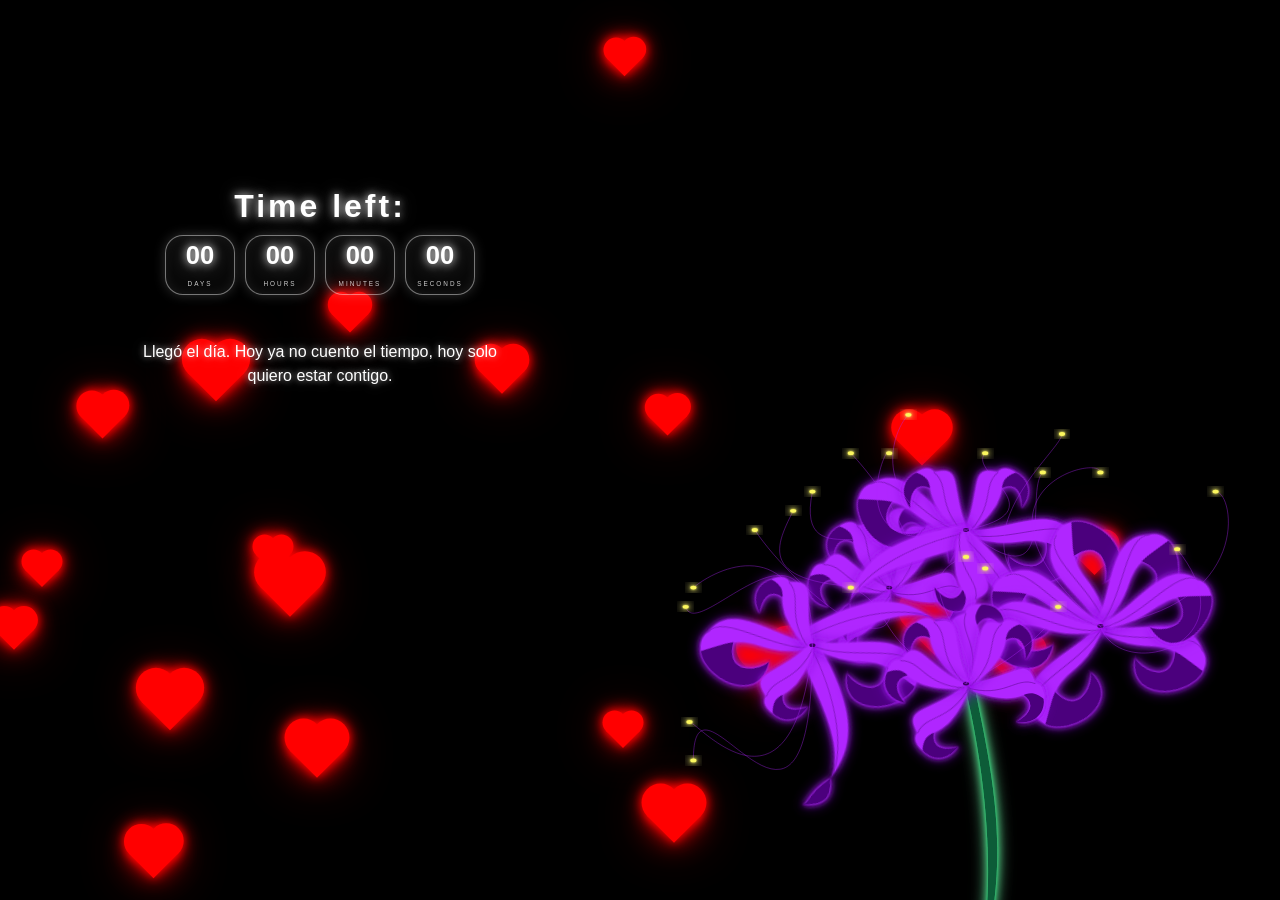
==== contador.html @ 3ff3d719 "Add files via upload" ====
<!DOCTYPE html>
<html lang="es">
<head>
  <meta charset="UTF-8">
  <meta name="viewport" content="width=device-width, initial-scale=1.0">
  <title>Contador</title>

  <link rel="stylesheet" href="css/style.css">
</head>
<body class="pagina-contador">
  
  <div class="corazones-fondo" id="corazonesFondo"></div>

  <div class="lirio-container">
  
<svg class="lirio-svg" xmlns="http://www.w3.org/2000/svg" viewBox="0 0 1500 1650">

<defs>
    <g id="petalo1">
      <path d="M300 200 C 340 230, 330 310, 250 300 C 290 280, 300 250, 270 230 Z " fill="#4B007D" stroke-linejoin="round" />
      <path d="M120 200 C 240 190, 280 120, 300 200 C 320 200, 325 225, 323 240 C 265 195, 280 270, 140 220 Z " fill="#B026FF" stroke-linejoin="round" />
    <path d="M120 210 C 220 240, 250 180, 300 200" stroke="#3B0161" stroke-width="1" stroke-linejoin="round" fill="none" />
    </g>

    <g id="petalo2">
      <path d="M250 400 C 260 450, 250 470, 190 480 C 210 470, 199 450, 250 400 Z " fill="#4B007D" stroke-linejoin="round" />
      <path d="M150 50 C 300 230, 290 310, 250 400 C 290 290, 100 110, 130 90 Z " fill="#B026FF" stroke-linejoin="round" />
    <path d="M 140 70 C 260 230, 270 360, 250 400" fill="none" stroke="#3B0161" stroke-width="1" stroke-linejoin="round" />
    </g>

    <g id="petalo3">
      <path d="M410 270 C 390 340, 230 390, 230 260 C 220 280, 340 340, 330 230 Z" fill="#4B007D" stroke-linejoin="round" />
      <path d="M120 200 C 220 210, 350 120, 400 220 C 420 240, 410 265, 410 270 C 265 185, 280 260, 140 220 Z " fill="#B026FF" stroke-linejoin="round" />
    <path d="M120 210 C 220 240, 370 160, 400 220" fill="none" stroke="#3B0161" stroke-width="1" stroke-linejoin="round" />
    </g>

    <filter id="neonTallo" x="-80%" y="-80%" width="260%" height="260%">
  <feDropShadow dx="0" dy="0" stdDeviation="4" flood-color="#32D47C" flood-opacity="1"/>
  <feDropShadow dx="0" dy="0" stdDeviation="10" flood-color="#32D47C" flood-opacity="0.9"/>
  <feDropShadow dx="0" dy="0" stdDeviation="18" flood-color="#7CFFB2" flood-opacity="0.7"/>
</filter>

<filter id="neonPetaloMorado" x="-80%" y="-80%" width="260%" height="260%">
  <feDropShadow dx="0" dy="0" stdDeviation="3" flood-color="#B026FF" flood-opacity="1"/>
  <feDropShadow dx="0" dy="0" stdDeviation="8" flood-color="#B026FF" flood-opacity="0.9"/>
  <feDropShadow dx="0" dy="0" stdDeviation="15" flood-color="#7A00CC" flood-opacity="0.7"/>
</filter>

<filter id="neonAmarillo" x="-80%" y="-80%" width="260%" height="260%">
  <feDropShadow dx="0" dy="0" stdDeviation="3" flood-color="#FCF75E" flood-opacity="1"/>
  <feDropShadow dx="0" dy="0" stdDeviation="8" flood-color="#FCF75E" flood-opacity="0.9"/>
  <feDropShadow dx="0" dy="0" stdDeviation="14" flood-color="#FFF9A8" flood-opacity="0.7"/>
</filter>

<linearGradient id="verdeTallo" x1="0" y1="0" x2="0" y2="400" gradientUnits="userSpaceOnUse">
  <stop offset="0%" stop-color="#7CFFB2" />
  <stop offset="50%" stop-color="#32D47C" />
  <stop offset="100%" stop-color="#0B5C38" />
</linearGradient>

  </defs>

  

  <path class="tallo-neon"
      d="M750 800 
      C 810 1100, 870 1300, 800 1600
      C 799 1600, 795 1600, 790 1600 
      C 790 1600, 860 1300, 720 800 Z" 
      fill="url(#verdeTallo)" 
      filter="url(#neonTallo)"
      stroke-linejoin="round" />


  
    <g id="flor5" class="flor">
    
    <g class="petalos-flor">
        <use class="petalo-neon" href="#petalo1" transform="translate(430,450) rotate(0)" filter="url(#neonPetaloMorado)"/>        
        <use class="petalo-neon" href="#petalo1" transform="translate(350,767) rotate(270)" filter="url(#neonPetaloMorado)"/>
        <use class="petalo-neon" href="#petalo1" transform="translate(320,655) rotate(300)" filter="url(#neonPetaloMorado)" />
        <use class="petalo-neon" href="#petalo1" transform="translate(495,425) rotate(315) scale(-1 1)" filter="url(#neonPetaloMorado)" />
        <use class="petalo-neon" href="#petalo1" transform="translate(790,650) rotate(60) scale(-1 1)" filter="url(#neonPetaloMorado)" />
        <use class="petalo-neon" href="#petalo1" transform="translate(730,505) rotate(20) scale(-1 1)" filter="url(#neonPetaloMorado)" />
        <ellipse cx="550" cy="650" rx="8" ry="5" fill="#3B0161" />

    </g>

    <g class="detalles-flor">
        <path d="M 550 650 C 700 600, 500 350, 450 300" stroke="#B026FF" stroke-width="1" stroke-linejoin="round" fill="none" />
        <path d="M 550 650 C 200 650, 250 550, 300 450" stroke="#B026FF" stroke-width="1" stroke-linejoin="round" fill="none" />
        <path d="M 550 650 C 600 900, 300 650, 200 500" stroke="#B026FF" stroke-width="1" stroke-linejoin="round" fill="none" />
        <path d="M 550 650 C 600 400, 300 650, 350 400" stroke="#B026FF" stroke-width="1" stroke-linejoin="round" fill="none" />


        <ellipse class="antera-neon" cx="450" cy="300" rx="8" ry="5" fill="#fcf75e" filter="url(#neonAmarillo)" />
        <ellipse class="antera-neon" cx="300" cy="450" rx="8" ry="5" fill="#fcf75e" filter="url(#neonAmarillo)" />
        <ellipse class="antera-neon" cx="200" cy="500" rx="8" ry="5" fill="#fcf75e" filter="url(#neonAmarillo)" />
        <ellipse class="antera-neon" cx="350" cy="400" rx="8" ry="5" fill="#fcf75e" filter="url(#neonAmarillo)" />
    </g>


    </g>

    <g id="flor4" class="flor">
    
    <g class="petalos-flor">
        <use class="petalo-neon" href="#petalo3" transform="translate(630,300) rotate(0)" filter="url(#neonPetaloMorado)"/>        
        <use class="petalo-neon" href="#petalo3" transform="translate(960,390) rotate(30) scale(-1 1)" filter="url(#neonPetaloMorado)"/>        
        <use class="petalo-neon" href="#petalo1" transform="translate(510,510) rotate(300)" filter="url(#neonPetaloMorado)"/>   
        <use class="petalo-neon" href="#petalo1" transform="translate(990,510) rotate(60) scale(-1 1)" filter="url(#neonPetaloMorado)"/>        
        <use class="petalo-neon" href="#petalo2" transform="translate(895,545) rotate(40) scale(-1 1)" filter="url(#neonPetaloMorado)"/>
        <use class="petalo-neon" href="#petalo2" transform="translate(590,470) rotate(350)" filter="url(#neonPetaloMorado)"/> 
        <use class="petalo-neon" href="#petalo1" transform="translate(920,350) rotate(80)" filter="url(#neonPetaloMorado)" />   
        <ellipse cx="750" cy="500" rx="8" ry="5" fill="#3B0161" />

    </g>

    <g class="detalles-flor">
        <path d="M 750 500 C 1000 450, 750 350, 800 300" stroke="#B026FF" stroke-width="1" stroke-linejoin="round" fill="none" />
        <path d="M 750 500 C 500 450, 550 250, 600 200" stroke="#B026FF" stroke-width="1" stroke-linejoin="round" fill="none" />
        <path d="M 750 500 C 400 600, 550 250, 550 300" stroke="#B026FF" stroke-width="1" stroke-linejoin="round" fill="none" />
        <path d="M 750 500 C 1000 700, 900 400, 950 350" stroke="#B026FF" stroke-width="1" stroke-linejoin="round" fill="none" />

        
        <ellipse class="antera-neon" cx="800" cy="300" rx="8" ry="5" fill="#fcf75e" filter="url(#neonAmarillo)" />
        <ellipse class="antera-neon" cx="600" cy="200" rx="8" ry="5" fill="#fcf75e" filter="url(#neonAmarillo)" />
        <ellipse class="antera-neon" cx="550" cy="300" rx="8" ry="5" fill="#fcf75e" filter="url(#neonAmarillo)" />
        <ellipse class="antera-neon" cx="950" cy="350" rx="8" ry="5" fill="#fcf75e" filter="url(#neonAmarillo)" />
    </g>
    </g>

   

    <g id="flor3" class="flor">
    
    <g class="petalos-flor">
        <use class="petalo-neon" href="#petalo2" transform="translate(220,710) rotate(10)" filter="url(#neonPetaloMorado)" />
        <use class="petalo-neon" href="#petalo2" transform="translate(230,910) rotate(280)" filter="url(#neonPetaloMorado)" />
        <use class="petalo-neon" href="#petalo3" transform="translate(260,570) rotate(10)" filter="url(#neonPetaloMorado)" />
        <use class="petalo-neon" href="#petalo3" transform="translate(510,620) rotate(10) scale(-1 1)" filter="url(#neonPetaloMorado)" />
        <use class="petalo-neon" href="#petalo1" transform="translate(580,850) rotate(70) scale(-1 1)" filter="url(#neonPetaloMorado)" />
        <use class="petalo-neon" href="#petalo1" transform="translate(270,575) rotate(310) scale(-1 1)" filter="url(#neonPetaloMorado)" />
        <ellipse cx="350" cy="800" rx="8" ry="5" fill="#3B0161" />

    </g>

    <g class="detalles-flor">
        <path d="M 350 800 C 300 500, 100 600, 40 650" stroke="#B026FF" stroke-width="1" stroke-linejoin="round" fill="none" />
        <path d="M 350 800 C 350 400, 50 800, 20 700" stroke="#B026FF" stroke-width="1" stroke-linejoin="round" fill="none" />
        <path d="M 350 800 C 300 1300, 50 1000, 30 1000" stroke="#B026FF" stroke-width="1" stroke-linejoin="round" fill="none" />
        <path d="M 350 800 C 350 1500, 40 800, 40 1100" stroke="#B026FF" stroke-width="1" stroke-linejoin="round" fill="none" />

        
        <ellipse class="antera-neon" cx="40" cy="650" rx="8" ry="5" fill="#fcf75e" filter="url(#neonAmarillo)" />
        <ellipse class="antera-neon" cx="20" cy="700" rx="8" ry="5" fill="#fcf75e" filter="url(#neonAmarillo)" />
        <ellipse class="antera-neon" cx="30" cy="1000" rx="8" ry="5" fill="#fcf75e" filter="url(#neonAmarillo)" />
        <ellipse class="antera-neon" cx="40" cy="1100" rx="8" ry="5" fill="#fcf75e" filter="url(#neonAmarillo)" />
    </g>

    </g>
  

    <g id="flor2" class="flor">
    
    <g class="petalos-flor">
        <use class="petalo-neon" href="#petalo3" transform="translate(1010,530) rotate(10)" filter="url(#neonPetaloMorado)" />        
        <use class="petalo-neon" href="#petalo3" transform="translate(995,970) rotate(240)" filter="url(#neonPetaloMorado)" />
        <use class="petalo-neon" href="#petalo3" transform="translate(850,770) rotate(297)" filter="url(#neonPetaloMorado)" />
        <use class="petalo-neon" href="#petalo3" transform="translate(900,625) rotate(332)" filter="url(#neonPetaloMorado)" />
        <use class="petalo-neon" href="#petalo3" transform="translate(1030,520) rotate(312) scale(-1 1)" filter="url(#neonPetaloMorado)" />
        <use class="petalo-neon" href="#petalo3" transform="translate(1310,630) rotate(30) scale(-1 1)" filter="url(#neonPetaloMorado)" />
        <use class="petalo-neon" href="#petalo3" transform="translate(1250,575) rotate(10) scale(-1 1)" filter="url(#neonPetaloMorado)" />
        <ellipse cx="1100" cy="750" rx="8" ry="5" fill="#3B0161" />    

    </g>

    <g class="detalles-flor">
        <path d="M 1100 750 C 1500 700, 1450 400, 1400 400" stroke="#B026FF" stroke-width="1" stroke-linejoin="round" fill="none" />
        <path d="M 1100 750 C 1150 900, 1500 800, 1300 550" stroke="#B026FF" stroke-width="1" stroke-linejoin="round" fill="none" />
        <path d="M 1100 750 C 600 600, 1000 300, 1000 250" stroke="#B026FF" stroke-width="1" stroke-linejoin="round" fill="none" />
        <path d="M 1100 750 C 700 400, 1100 300, 1100 350" stroke="#B026FF" stroke-width="1" stroke-linejoin="round" fill="none" />


        <ellipse class="antera-neon" cx="1400" cy="400" rx="8" ry="5" fill="#fcf75e" filter="url(#neonAmarillo)" />
        <ellipse class="antera-neon" cx="1300" cy="550" rx="8" ry="5" fill="#fcf75e" filter="url(#neonAmarillo)" />
        <ellipse class="antera-neon" cx="1000" cy="250" rx="8" ry="5" fill="#fcf75e" filter="url(#neonAmarillo)" />
        <ellipse class="antera-neon" cx="1100" cy="350" rx="8" ry="5" fill="#fcf75e" filter="url(#neonAmarillo)" />
    </g>
    </g>

    <g id="flor1" class="flor">
    
    <g class="petalos-flor">
        <use class="petalo-neon" href="#petalo1" transform="translate(630,700) rotate(0)" filter="url(#neonPetaloMorado)"/>        
        <use class="petalo-neon" href="#petalo1" transform="translate(550,1017) rotate(270)" filter="url(#neonPetaloMorado)" />
        <use class="petalo-neon" href="#petalo1" transform="translate(520,905) rotate(300)" filter="url(#neonPetaloMorado)" />
        <use class="petalo-neon" href="#petalo1" transform="translate(695,675) rotate(315) scale(-1 1)" filter="url(#neonPetaloMorado)" />
        <use class="petalo-neon" href="#petalo1" transform="translate(990,900) rotate(60) scale(-1 1)" filter="url(#neonPetaloMorado)" />
        <use class="petalo-neon" href="#petalo1" transform="translate(930,755) rotate(20) scale(-1 1)" filter="url(#neonPetaloMorado)" />
        <ellipse cx="750" cy="900" rx="8" ry="5" fill="#3B0161" /> 

    </g>

    <g class="detalles-flor">
        <path d="M750 900 C 500 800, 570 700, 450 650" stroke="#B026FF" stroke-width="1" stroke-linejoin="round" fill="none" />
        <path d="M750 900 C 850 800, 700 700, 800 600" stroke="#B026FF" stroke-width="1" stroke-linejoin="round" fill="none" />
        <path d="M750 900 C 950 800, 1000 700, 990 700" stroke="#B026FF" stroke-width="1" stroke-linejoin="round" fill="none" />
        <path d="M750 900 C 800 800, 570 630, 750 570" stroke="#B026FF" stroke-width="1" stroke-linejoin="round" fill="none" />


        <ellipse class="antera-neon" cx="450" cy="650" rx="8" ry="5" fill="#fcf75e" filter="url(#neonAmarillo)" />
        <ellipse class="antera-neon" cx="800" cy="600" rx="8" ry="5" fill="#fcf75e" filter="url(#neonAmarillo)" />
        <ellipse class="antera-neon" cx="990" cy="700" rx="8" ry="5" fill="#fcf75e" filter="url(#neonAmarillo)" />
        <ellipse class="antera-neon" cx="750" cy="570" rx="8" ry="5" fill="#fcf75e" filter="url(#neonAmarillo)" />
    </g>

    </g>

</svg>

</div>


  <main class="contador-contenedor">

    <section class="contador-caja">
      <h1 class="contador-titulo">Time left:</h1>

      <div class="contador-tiempo" id="contador">
        <div class="tiempo-bloque">
          <span id="dias">00</span>
          <p>Days</p>
        </div>

        <div class="tiempo-bloque">
          <span id="horas">00</span>
          <p>Hours</p>
        </div>

        <div class="tiempo-bloque">
          <span id="minutos">00</span>
          <p>Minutes</p>
        </div>

        <div class="tiempo-bloque">
          <span id="segundos">00</span>
          <p>Seconds</p>
        </div>
      </div>

      <p class="frase-dia" id="fraseDia">
        Cargando frase...
      </p>
    </section>

  </main>

  <script src="js/script.js"></script>
</body>
</html>
---- css/style.css ----
* {
  margin: 0;
  padding: 0;
  box-sizing: border-box;
}

body {
  font-family: Arial, sans-serif;
  color: white;
  min-height: 100vh;
  overflow: hidden;
}

.pagina-inicio {
  background:
    radial-gradient(circle at top, rgba(30, 80, 150, 0.25), transparent 35%),
    radial-gradient(circle at bottom, rgba(0, 180, 255, 0.15), transparent 35%),
    linear-gradient(180deg, #02040f 0%, #00020a 100%);
  display: flex;
  justify-content: center;
  align-items: center;
}

.inicio-contenedor {
  text-align: center;
  padding: 30px;
  animation: aparecer 2s ease forwards;
}

.titulo-neon {
  font-size: clamp(2.8rem, 8vw, 6rem);
  font-weight: bold;
  letter-spacing: 3px;
  margin-bottom: 5px;
  line-height: 1.2;
}

/* Cada letra */
.ola-texto span {
  display: inline-block;
  color: #8fdfff;
  text-shadow:
    0 0 4px rgba(255, 255, 255, 0.4),
    0 0 8px rgba(98, 217, 255, 0.35),
    0 0 12px rgba(0, 183, 255, 0.25);
  animation: olaBrillo 2.2s ease-in-out infinite;
}

.ola-texto .espacio {
  width: 0.35em;
}

/* Retraso letra por letra */
.ola-texto span:nth-child(1)  { animation-delay: 0s; }
.ola-texto span:nth-child(2)  { animation-delay: 0.1s; }
.ola-texto span:nth-child(3)  { animation-delay: 0.2s; }
.ola-texto span:nth-child(4)  { animation-delay: 0.3s; }
.ola-texto span:nth-child(5)  { animation-delay: 0.4s; }
.ola-texto span:nth-child(6)  { animation-delay: 0.5s; }
.ola-texto span:nth-child(7)  { animation-delay: 0.6s; }
.ola-texto span:nth-child(8)  { animation-delay: 0.7s; }
.ola-texto span:nth-child(9)  { animation-delay: 0.8s; }
.ola-texto span:nth-child(10) { animation-delay: 0.9s; }
.ola-texto span:nth-child(11) { animation-delay: 1s; }
.ola-texto span:nth-child(12) { animation-delay: 1.1s; }
.ola-texto span:nth-child(13) { animation-delay: 1.2s; }
.ola-texto span:nth-child(14) { animation-delay: 1.3s; }
.ola-texto span:nth-child(15) { animation-delay: 1.4s; }
.ola-texto span:nth-child(16) { animation-delay: 1.5s; }
.ola-texto span:nth-child(17) { animation-delay: 1.6s; }
.ola-texto span:nth-child(18) { animation-delay: 1.7s; }

.subtitulo-neon {
  font-size: clamp(1.2rem, 4vw, 2rem);
  color: #dff8ff;
  letter-spacing: 2px;
  text-shadow:
    0 0 6px #ffffff,
    0 0 14px #00ff99,
    0 0 28px #00ff04;
  margin-bottom: 55px;
}

.boton-neon {
  display: inline-block;
  text-decoration: none;
  color: #ffffff;
  font-size: 1.2rem;
  letter-spacing: 2px;
  font-weight: bold;
  padding: 16px 38px;
  border: 2px solid #c362ff;
  border-radius: 40px;
  background: rgba(0, 183, 255, 0.08);
  box-shadow:
    0 0 10px #b700ff,
    inset 0 0 10px rgba(0, 183, 255, 0.4);
  text-shadow:
    0 0 8px #ffffff,
    0 0 16px #f200ff;
  transition: 0.3s ease;
}

.boton-neon:hover {
  background: rgba(0, 183, 255, 0.25);
  transform: scale(1.08);
  box-shadow:
    0 0 18px #00b7ff,
    0 0 38px #0077ff,
    inset 0 0 16px rgba(0, 183, 255, 0.6);
}

@keyframes aparecer {
  from {
    opacity: 0;
    transform: translateY(25px);
  }
  to {
    opacity: 1;
    transform: translateY(0);
  }
}

@keyframes olaBrillo {
  0%, 100% {
    color: #8fdfff;
    text-shadow:
      0 0 4px rgba(255, 255, 255, 0.35),
      0 0 8px rgba(98, 217, 255, 0.3),
      0 0 14px rgba(0, 183, 255, 0.2);
    transform: translateY(0);
    opacity: 0.75;
  }

  50% {
    color: #ffffff;
    text-shadow:
      0 0 6px #ffffff,
      0 0 14px #8fe8ff,
      0 0 26px #2bc7ff,
      0 0 42px #008cff;
    transform: translateY(-3px);
    opacity: 1;
  }
}

/* ============================= */
/* PÁGINA DEL CONTADOR */
/* ============================= */

.pagina-contador {
  background: #000000;
  color: #ffffff;
  min-height: 100vh;
  overflow: hidden;
}

/* 
  CONTENEDOR GENERAL DE LA PÁGINA

  Aquí modificas la posición general del contenido.
*/
.contador-contenedor {
  min-height: 100vh;

  display: flex;
  justify-content: center; /* posición horizontal: center, flex-start, flex-end */
  align-items: center;     /* posición vertical: center, flex-start, flex-end */

  padding: 20px;
}

/* 
  CAJA PRINCIPAL DEL CONTADOR

  AQUÍ PUEDES MODIFICAR:
  - width: ancho de la caja
  - max-width: ancho máximo
  - padding: espacio interno
  - transform: mover la caja manualmente
  - text-align: alineación del texto
*/
.contador-caja {
  width: 90%;              /* ancho de la caja */
  max-width: 900px;        /* ancho máximo en pantallas grandes */
  padding: 40px 30px;      /* espacio interno de la caja */

  text-align: center;

  /*
    MOVER LA CAJA MANUALMENTE:
    Primer valor: izquierda/derecha
    Segundo valor: arriba/abajo

    Ejemplo:
    transform: translate(0px, -80px);  sube la caja
    transform: translate(100px, 0px);  mueve a la derecha
  */
  transform: translate(-25vw, -18vh);
}

/* 
  TÍTULO "Faltan"

  Cambia font-size para hacerlo más grande o pequeño.
*/
.contador-titulo {
  font-size: clamp(1rem, 6vw, 2rem);
  font-weight: bold;
  margin-bottom: 10px;

  color: #ffffff;
  letter-spacing: 3px;

  text-shadow:
    0 0 8px rgba(255, 255, 255, 0.8),
    0 0 18px rgba(255, 255, 255, 0.4);
}

/* 
  CAJA DE LOS NÚMEROS DEL CONTADOR

  AQUÍ MODIFICAS:
  - gap: separación entre días, horas, minutos y segundos
  - flex-wrap: permite que baje en celular
*/
.contador-tiempo {
  display: flex;
  justify-content: center;
  align-items: center;
  gap: 10px;          /* separación entre bloques */
  flex-wrap: wrap;

  margin-bottom: 45px;
}

/* 
  CADA BLOQUE: DÍAS, HORAS, MINUTOS, SEGUNDOS

  AQUÍ MODIFICAS:
  - width: ancho de cada cajita
  - padding: espacio interno
*/
.tiempo-bloque {
  width: 70px;              /* ancho de cada bloque */
  padding: 7px 5px;        /* espacio interno */

  border: 1px solid rgba(255, 255, 255, 0.45);
  border-radius: 18px;

  background: rgba(255, 255, 255, 0.03);

  box-shadow:
    0 0 12px rgba(255, 255, 255, 0.18),
    inset 0 0 12px rgba(255, 255, 255, 0.08);
}

/* 
  NÚMEROS DEL CONTADOR

  AQUÍ MODIFICAS EL TAMAÑO DE LOS NÚMEROS.
*/
.tiempo-bloque span {
  display: block;

  font-size: clamp(0.7rem, 2vw, 2rem); /* tamaño de números */
  font-weight: bold;
  line-height: 1;

  color: #ffffff;

  text-shadow:
    0 0 8px rgba(255, 255, 255, 0.9),
    0 0 20px rgba(255, 255, 255, 0.5);
}

/* Texto: Días, Horas, Minutos, Segundos */
.tiempo-bloque p {
  margin-top: 12px;

  font-size: 0.4rem;
  letter-spacing: 2px;
  text-transform: uppercase;

  color: rgba(255, 255, 255, 0.8);
}

/* 
  FRASE DEL DÍA

  AQUÍ MODIFICAS:
  - font-size: tamaño de la frase
  - max-width: ancho máximo
  - margin: separación
*/
.frase-dia {
  max-width: 400px;
  margin: 0 auto;

  font-size: clamp(1rem, 3vw, 1rem);
  line-height: 1.5;

  color: #ffffff;

  text-shadow:
    0 0 6px rgba(255, 255, 255, 0.6),
    0 0 14px rgba(255, 255, 255, 0.25);
}

/* Responsive para celular */
@media (max-width: 600px) {
  .contador-caja {
    width: 100%;
    padding: 25px 15px;
    transform: translate(0px, 0px);
  }

  .contador-tiempo {
    gap: 18px;
  }

  .tiempo-bloque {
    width: 130px;
    padding: 18px 8px;
  }
}
/* ============================= */
/* CORAZONES ANIMADOS DE FONDO */
/* ============================= */

/*
  Contenedor donde se crean todos los corazones.
  Está detrás del contador.
*/
.corazones-fondo {
  position: fixed;
  top: 0;
  left: 0;

  width: 100vw;
  height: 100vh;

  overflow: hidden;
  pointer-events: none;

  z-index: 1;
}

/*
  Este es el contenedor que JavaScript mueve por la pantalla.
*/
.corazon-movimiento {
  position: absolute;

  width: var(--tamano-corazon);
  height: var(--tamano-corazon);

  pointer-events: none;
}

/*
  Este es el corazón.
  Está hecho con:
  - un cuadrado rojo rotado
  - dos círculos rojos con ::before y ::after
*/
.corazon {
  position: relative;

  width: var(--tamano-corazon);
  height: var(--tamano-corazon);

  background: #ff0000;

  transform: rotate(-45deg);
  animation: palpitar 1.4s ease-in-out infinite;

  box-shadow:
    0 0 8px rgba(255, 0, 0, 0.9),
    0 0 18px rgba(255, 0, 0, 0.8),
    0 0 32px rgba(255, 0, 0, 0.65),
    0 0 55px rgba(255, 0, 0, 0.45);
}

/* Círculo izquierdo/superior */
.corazon::before {
  content: "";
  position: absolute;

  width: var(--tamano-corazon);
  height: var(--tamano-corazon);

  background: #ff0000;
  border-radius: 50%;

  top: calc(var(--tamano-corazon) * -0.5);
  left: 0;

  box-shadow:
    0 0 8px rgba(255, 0, 0, 0.9),
    0 0 18px rgba(255, 0, 0, 0.75);
}

/* Círculo derecho/superior */
.corazon::after {
  content: "";
  position: absolute;

  width: var(--tamano-corazon);
  height: var(--tamano-corazon);

  background: #ff0000;
  border-radius: 50%;

  top: 0;
  left: calc(var(--tamano-corazon) * 0.5);

  box-shadow:
    0 0 8px rgba(255, 0, 0, 0.9),
    0 0 18px rgba(255, 0, 0, 0.75);
}

/*
  Animación de palpitar.
  Mantiene la rotación del corazón y solo cambia el tamaño.
*/
@keyframes palpitar {
  0% {
    transform: rotate(-45deg) scale(1);
  }

  50% {
    transform: rotate(-45deg) scale(1.16);
  }

  100% {
    transform: rotate(-45deg) scale(1);
  }
}

/*
  IMPORTANTE:
  El contador debe estar encima de los corazones.
*/
.contador-contenedor {
  position: relative;
  z-index: 5;
}

.lirio-container {
  position: fixed;
  right: 2vw;
  bottom: -8vh;

  width: clamp(280px, 45vw, 720px);

  z-index: 1;
  pointer-events: none;

  transform-origin: bottom center;
}

.lirio-svg {
  width: 100%;
  height: auto;
  display: block;
  overflow: visible;
}

.contador-contenedor {
  position: relative;
  z-index: 2;
}

/* Necesario para que los grupos SVG acepten transformaciones bien */
.tallo-neon,
.petalos-flor,
.detalles-flor {
  transform-box: fill-box;
  transform-origin: center;
}

/* Tallo: movimiento muy leve, desde abajo */
.tallo-neon {
  transform-origin: bottom center;
  animation: viento-tallo 7s ease-in-out infinite;
}

/* Pétalos + centro: movimiento suave hacia la izquierda */
.petalos-flor {
  animation: viento-petalos 6.5s ease-in-out infinite;
}

/* Filamentos + elipses amarillas: más rápidos y un poco más erráticos */
.detalles-flor {
  animation: viento-filamentos 3.8s ease-in-out infinite;
}

/* Tallo: casi imperceptible, como si se doblara con el viento */
@keyframes viento-tallo {
  0% {
    transform: rotate(0deg) translateX(0);
  }

  35% {
    transform: rotate(-0.40deg) translateX(-4px);
  }

  65% {
    transform: rotate(-0.70deg) translateX(-6px);
  }

  100% {
    transform: rotate(0deg) translateX(0);
  }
}

/* Pétalos: movimiento lento, elegante, empujado hacia la izquierda */
@keyframes viento-petalos {
  0% {
    transform: rotate(0deg) translateX(0) translateY(0);
  }

  40% {
    transform: rotate(-0.60deg) translateX(-7px) translateY(-1px);
  }

  70% {
    transform: rotate(-0.1deg) translateX(-15px) translateY(1px);
  }

  100% {
    transform: rotate(0deg) translateX(0) translateY(0);
  }
}

/* Filamentos: más vivos, con pequeñas variaciones */
@keyframes viento-filamentos {
  0% {
    transform: rotate(0deg) translateX(0) translateY(0);
  }

  25% {
    transform: rotate(-1deg) translateX(-5px) translateY(2px);
  }

  50% {
    transform: rotate(0.6deg) translateX(-8px) translateY(-2px);
  }

  75% {
    transform: rotate(-1.3deg) translateX(-4px) translateY(1px);
  }

  100% {
    transform: rotate(0deg) translateX(0) translateY(0);
  }
}

#flor1 .petalos-flor {
  animation-delay: 0s;
}

#flor2 .petalos-flor {
  animation-delay: -1.2s;
}

#flor3 .petalos-flor {
  animation-delay: -2.1s;
}

#flor4 .petalos-flor {
  animation-delay: -0.7s;
}

#flor5 .petalos-flor {
  animation-delay: -1.8s;
}

#flor1 .detalles-flor {
  animation-delay: -0.4s;
}

#flor2 .detalles-flor {
  animation-delay: -1.5s;
}

#flor3 .detalles-flor {
  animation-delay: -2.4s;
}

#flor4 .detalles-flor {
  animation-delay: -0.9s;
}

#flor5 .detalles-flor {
  animation-delay: -1.9s;
}
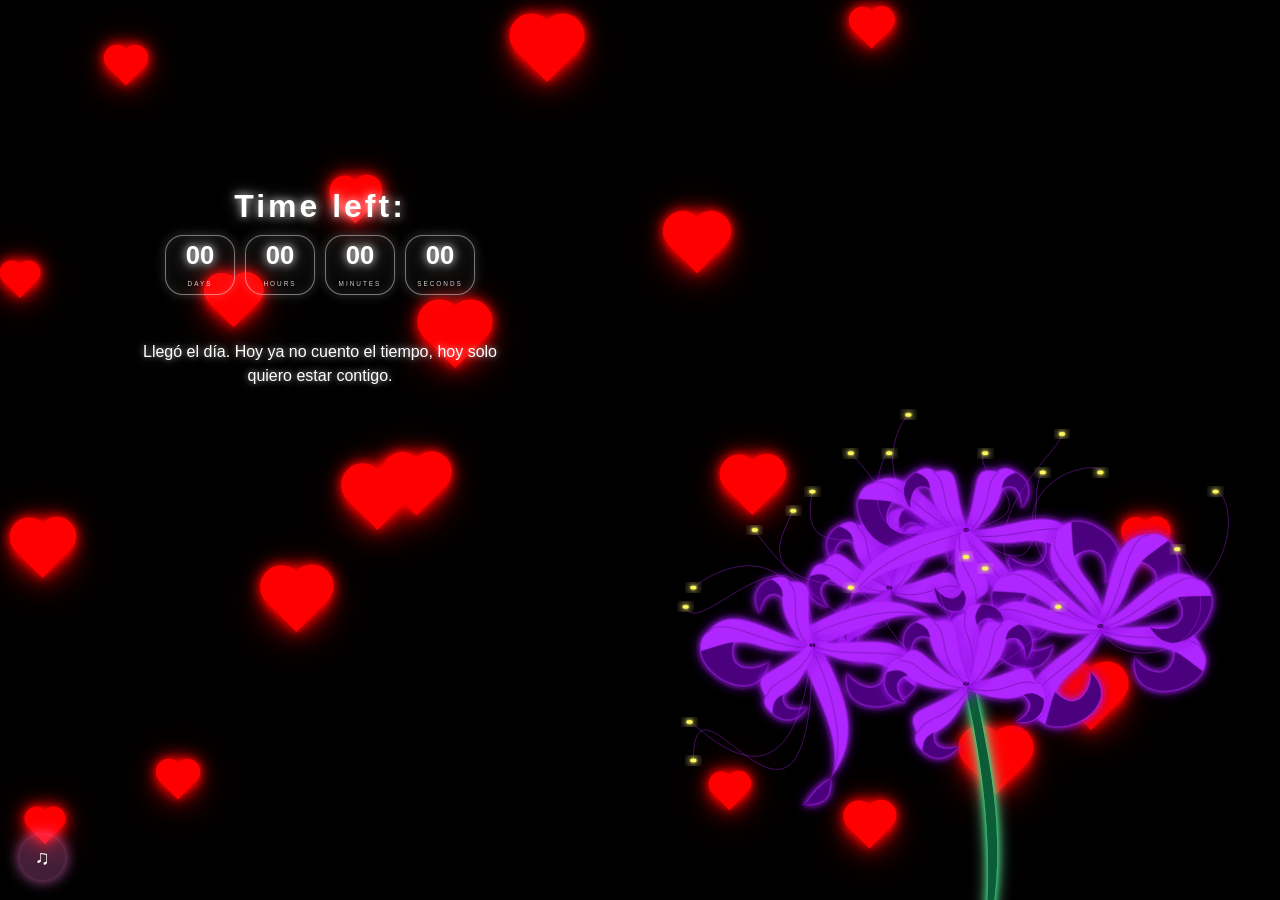
==== commit 119bbb34: "Add files via upload" ====
--- a/contador.html
+++ b/contador.html
@@ -8,6 +8,11 @@
   <link rel="stylesheet" href="css/style.css">
 </head>
 <body class="pagina-contador">
+
+  <audio id="musicaFondo" src="assets/song.mp3" autoplay loop></audio>
+
+<button id="btnMusica" class="btn-musica">♫</button>
+
   
   <div class="corazones-fondo" id="corazonesFondo"></div>
 
@@ -257,5 +262,20 @@
   </main>
 
   <script src="js/script.js"></script>
+  <script>
+  const musica = document.getElementById("musicaFondo");
+  const btnMusica = document.getElementById("btnMusica");
+
+  window.addEventListener("load", () => {
+    musica.play().catch(() => {
+      btnMusica.style.display = "block";
+    });
+  });
+
+  btnMusica.addEventListener("click", () => {
+    musica.play();
+    btnMusica.style.display = "none";
+  });
+</script>
 </body>
 </html>
--- a/css/style.css
+++ b/css/style.css
@@ -595,4 +595,21 @@
 
 #flor5 .detalles-flor {
   animation-delay: -1.9s;
+}
+
+.btn-musica {
+  position: fixed;
+  bottom: 20px;
+  left: 20px;
+  width: 45px;
+  height: 45px;
+  border-radius: 50%;
+  border: none;
+  background: rgba(255, 120, 220, 0.25);
+  color: white;
+  font-size: 20px;
+  cursor: pointer;
+  box-shadow: 0 0 15px rgba(255, 120, 220, 0.8);
+  z-index: 9999;
+  display: none;
 }
